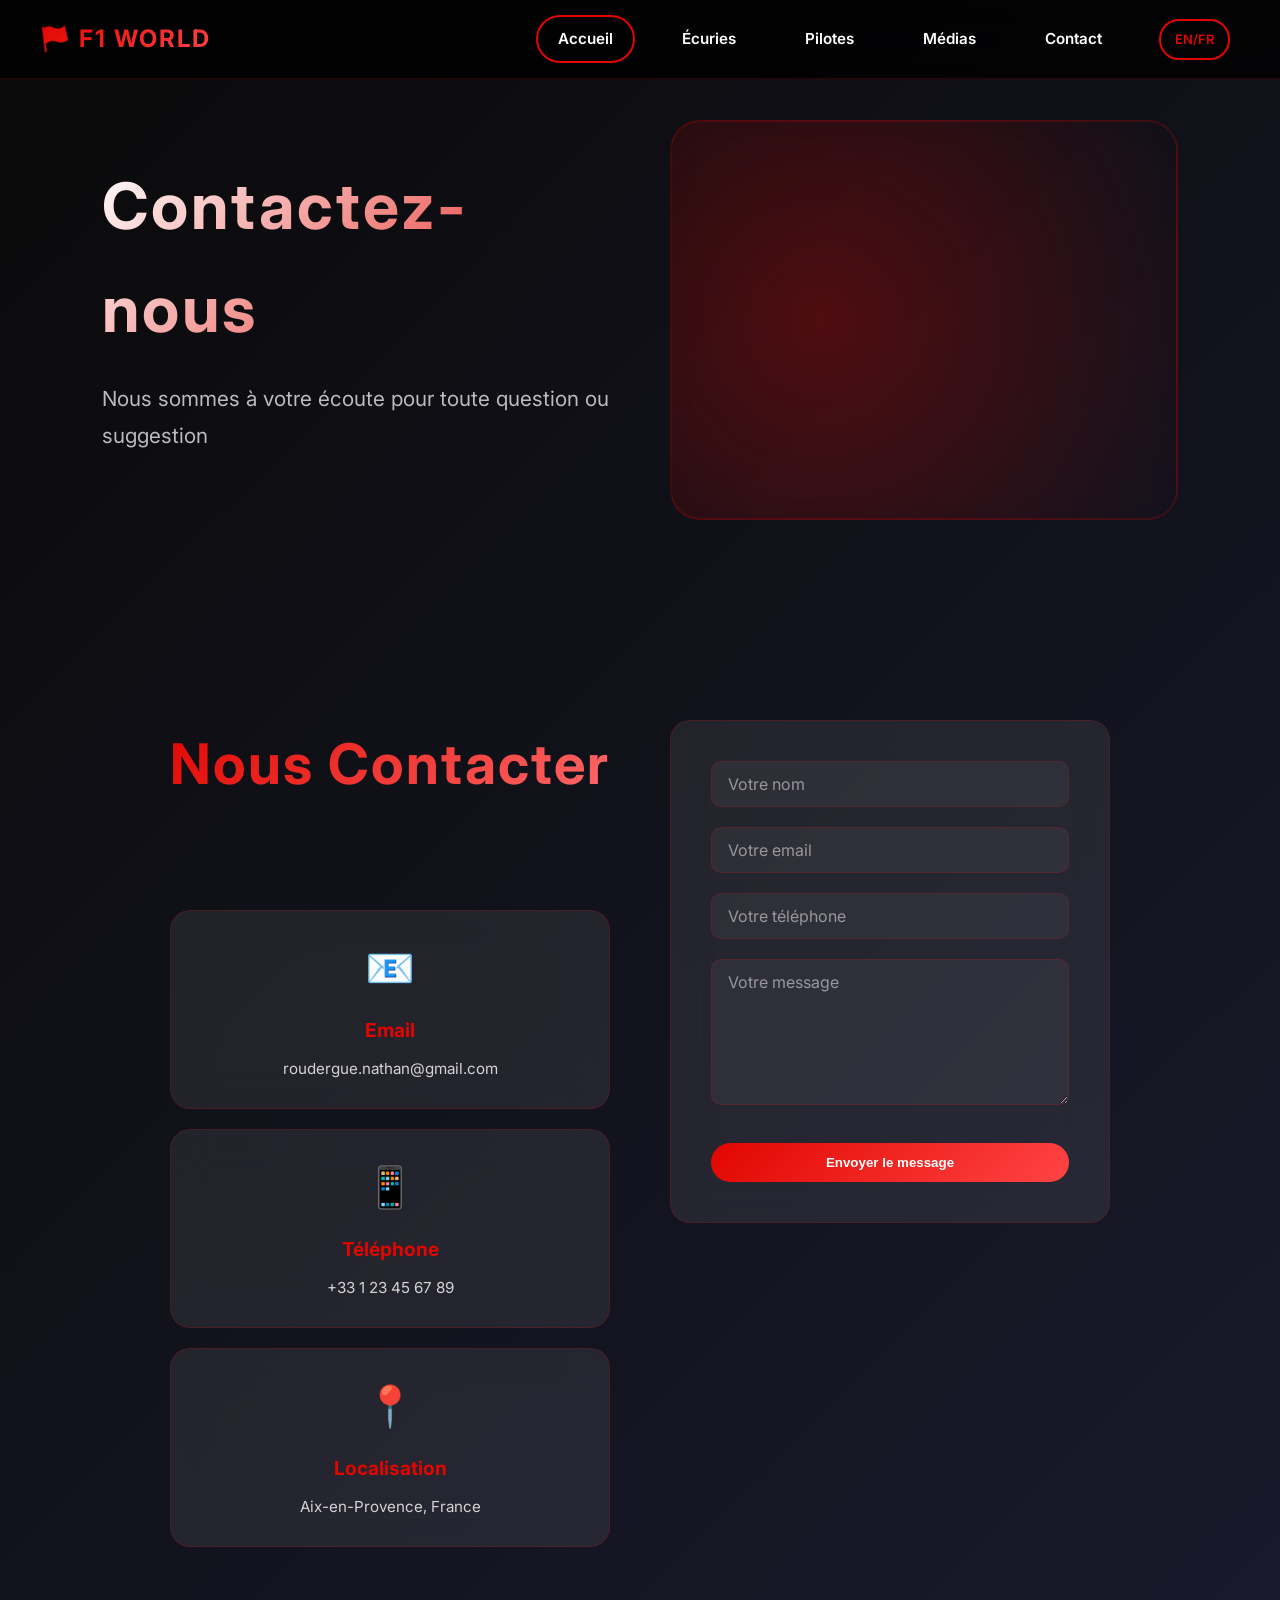
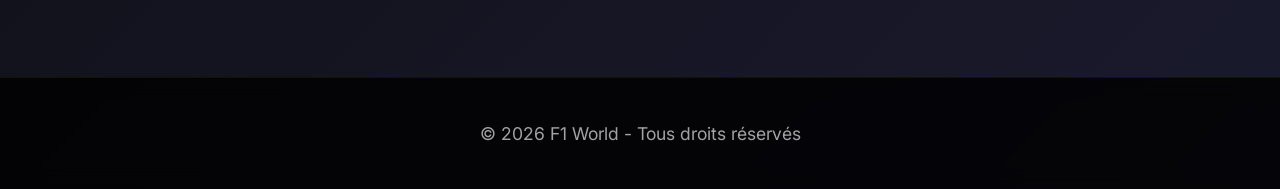
==== contact.html @ 401983ed "Add files via upload" ====
<!DOCTYPE html>
<html lang="fr">
<head>
<meta charset="UTF-8">
<meta name="viewport" content="width=device-width, initial-scale=1.0">
<meta name="description" content="F1 World - Contactez-nous">
<title>Contact - F1 World</title>
<link rel="stylesheet" href="style.css">
</head>
<body>

  <!-- HEADER -->
  <header>
    <div class="logo">🏁 F1 WORLD</div>
    <nav>
      <a href="index.html" class="active">Accueil</a>
      <a href="equipes.html">Écuries</a>
      <a href="pilotes.html">Pilotes</a>
      <a href="media.html">Médias</a>
      <a href="contact.html">Contact</a>
      <a href="contact-en.html" class="lang-switcher">EN/FR</a>
    </nav>
  </header>

  <!-- HERO SECTION -->
  <section class="hero">
    <div class="hero-content">
      <h1>Contactez-nous</h1>
      <p class="hero-subtitle">Nous sommes à votre écoute pour toute question ou suggestion</p>
    </div>
    <div class="hero-visual">
      <div class="animated-bg"></div>
    </div>
  </section>

  <!-- CONTACT SECTION -->
  <section class="contact-section">
    <div class="contact-container">
      <div class="contact-info">
        <h2>Nous Contacter</h2>
        <div class="info-cards">
          <div class="info-card">
            <div class="info-icon">📧</div>
            <h3>Email</h3>
            <p>roudergue.nathan@gmail.com</p>
          </div>
          <div class="info-card">
            <div class="info-icon">📱</div>
            <h3>Téléphone</h3>
            <p>+33 1 23 45 67 89</p>
          </div>
          <div class="info-card">
            <div class="info-icon">📍</div>
            <h3>Localisation</h3>
            <p>Aix-en-Provence, France</p>
          </div>
        </div>
      </div>

      <form class="contact-form">
        <div class="form-group">
          <input type="text" placeholder="Votre nom" required>
        </div>

        <div class="form-group">
          <input type="email" placeholder="Votre email" required>
        </div>

        <div class="form-group">
          <input type="tel" placeholder="Votre téléphone">
        </div>

        <div class="form-group">
          <textarea placeholder="Votre message" rows="6" required></textarea>
        </div>

        <button type="submit" class="btn btn-primary">Envoyer le message</button>
      </form>
    </div>
  </section>

  <!-- FOOTER -->
  <footer>
    <div class="footer-content">
      <p>&copy; 2026 F1 World - Tous droits réservés</p>
    </div>
    <img class="f1-car" src="https://upload.wikimedia.org/wikipedia/commons/3/33/F1.svg" alt="F1 Car">
  </footer>

</body>
</html>
---- style.css ----
@import url('https://fonts.googleapis.com/css2?family=Orbitron:wght@400;700&family=Inter:wght@400;600;700&display=swap');

*{
margin:0;
padding:0;
box-sizing:border-box;
}

:root {
  --primary: #e10600;
  --dark-bg: #0a0a0a;
  --card-bg: rgba(255, 255, 255, 0.08);
  --transition: all 0.3s cubic-bezier(0.4, 0, 0.2, 1);
}

body{
font-family:'Inter','Orbitron', sans-serif;
background:linear-gradient(135deg,#0a0a0a 0%,#1a1a2e 100%);
color:white;
overflow-x:hidden;
line-height:1.6;
}

/* HEADER */
header{
position:fixed;
width:100%;
top:0;
display:flex;
justify-content:space-between;
align-items:center;
padding:15px 40px;
background:rgba(0,0,0,0.8);
backdrop-filter:blur(20px);
border-bottom:1px solid rgba(225,6,0,0.2);
z-index:1000;
transition:var(--transition);
}

header:hover{
background:rgba(0,0,0,0.95);
border-bottom-color:rgba(225,6,0,0.5);
}

.logo{
font-size:24px;
font-weight:700;
background:linear-gradient(135deg,#e10600,#ff4444);
-webkit-background-clip:text;
-webkit-text-fill-color:transparent;
background-clip:text;
letter-spacing:2px;
}

nav{
display:flex;
align-items:center;
gap:5px;
}

nav a{
color:white;
text-decoration:none;
margin:0 10px;
padding:10px 20px;
border-radius:25px;
border:2px solid transparent;
background:transparent;
cursor:pointer;
font-weight:600;
transition:var(--transition);
position:relative;
overflow:hidden;
font-size:0.95rem;
}

nav a::before{
content:'';
position:absolute;
inset:0;
background:#e10600;
z-index:-1;
border-radius:25px;
transform:scaleX(0);
transform-origin:left;
transition:var(--transition);
}

nav a:hover{
transform:translateY(-2px);
border-color:#e10600;
}

nav a:hover::before{
transform:scaleX(1);
}

nav a.active{
border-color:#e10600;
}

.lang-switcher{
margin-left:20px;
padding:8px 14px;
border:2px solid #e10600;
border-radius:20px;
font-size:13px;
font-weight:600;
transition:var(--transition);
background:transparent;
color:#e10600;
}

.lang-switcher:hover{
background-color:#e10600;
color:#000;
transform:translateY(-2px);
box-shadow:0 8px 20px rgba(225,6,0,0.4);
}

/* SECTIONS */
section{
padding:120px 8%;
display:flex;
flex-direction:column;
justify-content:center;
}

h2{
text-align:center;
margin-bottom:60px;
font-size:3.5rem;
font-weight:700;
background:linear-gradient(135deg,#e10600,#ff6b6b);
-webkit-background-clip:text;
-webkit-text-fill-color:transparent;
background-clip:text;
letter-spacing:2px;
}

h1{
font-size:4rem;
font-weight:700;
margin-bottom:20px;
letter-spacing:3px;
background:linear-gradient(135deg,#ffffff,#e10600);
-webkit-background-clip:text;
-webkit-text-fill-color:transparent;
background-clip:text;
}

p{
font-family:'Inter',sans-serif;
font-size:1.1rem;
line-height:1.8;
opacity:0.9;
}

/* HERO SECTION */
.hero{
display:grid;
grid-template-columns:1fr 1fr;
gap:60px;
align-items:center;
}

.hero-content{
z-index:2;
}

.hero-subtitle{
font-size:1.3rem;
color:rgba(255,255,255,0.8);
margin-bottom:30px;
}

.hero-visual{
position:relative;
height:400px;
}

.animated-bg{
position:absolute;
inset:0;
background:radial-gradient(circle at 30% 50%, rgba(225,6,0,0.3), transparent);
animation:pulse 4s ease-in-out infinite;
border-radius:30px;
border:2px solid rgba(225,6,0,0.2);
backdrop-filter:blur(10px);
}

@keyframes pulse{
0%, 100%{
transform:scale(1);
}
50%{
transform:scale(1.05);
}
}

/* INTRO SECTION */
.intro{
text-align:center;
}

.intro-container{
max-width:1000px;
margin:0 auto;
}

.features{
display:grid;
grid-template-columns:repeat(auto-fit,minmax(250px,1fr));
gap:30px;
margin-top:50px;
}

.feature-card{
background:var(--card-bg);
backdrop-filter:blur(20px);
border:2px solid rgba(225,6,0,0.2);
border-radius:20px;
padding:35px 25px;
text-align:center;
transition:var(--transition);
position:relative;
overflow:hidden;
}

.feature-card::before{
content:'';
position:absolute;
inset:0;
background:linear-gradient(135deg,rgba(225,6,0,0.15),transparent);
opacity:0;
transition:var(--transition);
}

.feature-card:hover{
transform:translateY(-15px);
border-color:#e10600;
box-shadow:0 20px 60px rgba(225,6,0,0.4);
}

.feature-card:hover::before{
opacity:1;
}

.feature-icon{
font-size:3rem;
margin-bottom:15px;
display:block;
}

.feature-card h3{
color:#e10600;
margin-bottom:12px;
font-size:1.4rem;
}

.feature-card p{
opacity:0.8;
margin-bottom:15px;
}

.feature-link{
color:#e10600;
font-size:1.5rem;
transition:var(--transition);
text-decoration:none;
}

.feature-link:hover{
transform:translateX(5px);
}

/* CARDS */
.cards{
display:grid;
grid-template-columns:repeat(auto-fit,minmax(280px,1fr));
gap:30px;
margin-top:40px;
}

.card{
background:var(--card-bg);
backdrop-filter:blur(20px);
border:1px solid rgba(225,6,0,0.2);
border-radius:25px;
overflow:hidden;
transition:var(--transition);
box-shadow:0 8px 32px rgba(0,0,0,0.3);
position:relative;
}

.card::before{
content:'';
position:absolute;
inset:0;
background:linear-gradient(135deg,rgba(225,6,0,0.1),transparent);
opacity:0;
transition:var(--transition);
pointer-events:none;
z-index:1;
}

.card img{
width:100%;
height:220px;
object-fit:cover;
transition:var(--transition);
}

.card-content{
padding:25px;
text-align:center;
position:relative;
z-index:2;
}

.card-content h3{
margin-bottom:12px;
font-size:1.3rem;
color:#e10600;
}

.card-content p{
font-size:0.95rem;
color:rgba(255,255,255,0.8);
}

.card:hover{
transform:translateY(-15px);
border-color:#e10600;
box-shadow:0 20px 60px rgba(225,6,0,0.4);
}

.card:hover img{
scale:1.1;
}

.card:hover::before{
opacity:1;
}

/* VIDEO */
iframe{
border-radius:25px;
border:2px solid rgba(225,6,0,0.2);
box-shadow:0 20px 60px rgba(225,6,0,0.3);
transition:var(--transition);
width:100%;
max-width:100%;
aspect-ratio:16/9;
}

iframe:hover{
border-color:#e10600;
box-shadow:0 25px 70px rgba(225,6,0,0.5);
}

/* CONTACT SECTION */
.contact-section{
padding:80px 8%;
}

.contact-container{
display:grid;
grid-template-columns:1fr 1fr;
gap:60px;
align-items:start;
max-width:1200px;
margin:0 auto;
}

.contact-info{
display:flex;
flex-direction:column;
}

.info-cards{
display:grid;
grid-template-columns:1fr;
gap:20px;
margin-top:40px;
}

.info-card{
background:var(--card-bg);
backdrop-filter:blur(20px);
border:1px solid rgba(225,6,0,0.2);
border-radius:20px;
padding:25px;
text-align:center;
transition:var(--transition);
}

.info-card:hover{
transform:translateY(-10px);
border-color:#e10600;
box-shadow:0 15px 50px rgba(225,6,0,0.3);
}

.info-icon{
font-size:2.5rem;
margin-bottom:15px;
}

.info-card h3{
color:#e10600;
margin-bottom:10px;
font-size:1.2rem;
}

.info-card p{
opacity:0.8;
font-size:0.95rem;
}

/* FORM */
.contact-form{
background:var(--card-bg);
backdrop-filter:blur(20px);
border:1px solid rgba(225,6,0,0.2);
border-radius:20px;
padding:40px;
transition:var(--transition);
}

.contact-form:hover{
border-color:#e10600;
box-shadow:0 20px 60px rgba(225,6,0,0.3);
}

.form-group{
margin-bottom:20px;
}

.contact-form input,
.contact-form textarea{
width:100%;
padding:12px 16px;
background:rgba(255,255,255,0.05);
border:1px solid rgba(225,6,0,0.2);
border-radius:10px;
color:white;
font-family:inherit;
font-size:1rem;
transition:var(--transition);
}

.contact-form input::placeholder,
.contact-form textarea::placeholder{
color:rgba(255,255,255,0.5);
}

.contact-form input:focus,
.contact-form textarea:focus{
outline:none;
background:rgba(255,255,255,0.1);
border-color:#e10600;
box-shadow:0 0 20px rgba(225,6,0,0.3);
}

.contact-form .btn{
width:100%;
margin-top:10px;
}

/* BUTTONS */
.btn{
display:inline-block;
padding:12px 30px;
background:#e10600;
color:white;
text-decoration:none;
border-radius:25px;
font-weight:600;
transition:var(--transition);
border:none;
cursor:pointer;
margin-top:20px;
}

.btn:hover{
transform:scale(1.05) translateY(-2px);
box-shadow:0 10px 30px rgba(225,6,0,0.5);
}

.btn-primary{
background:linear-gradient(135deg,#e10600,#ff4444);
}

/* FOOTER */
footer{
text-align:center;
padding:40px 20px;
background:rgba(0,0,0,0.8);
backdrop-filter:blur(10px);
border-top:1px solid rgba(225,6,0,0.2);
margin-top:50px;
font-size:0.95rem;
color:rgba(255,255,255,0.7);
position:relative;
}

/* F1 CAR ANIMATION */
.f1-car{
position:fixed;
bottom:20px;
left:-300px;
width:250px;
z-index:999;
animation:drive 15s linear infinite;
filter:drop-shadow(0 5px 20px rgba(225,6,0,0.4));
}

@keyframes drive{
0%{left:-300px;}
100%{left:110%;}
}

/* GALLERY SECTION */
.gallery-section{
padding:80px 8%;
}

.gallery-container{
max-width:1400px;
margin:0 auto;
}

.gallery-grid{
display:grid;
grid-template-columns:repeat(auto-fit,minmax(300px,1fr));
gap:30px;
margin-top:50px;
}

.gallery-grid .card img{
width:100%;
height:250px;
object-fit:cover;
transition:var(--transition);
}

.gallery-grid .card-content{
flex:1;
padding:25px;
background:linear-gradient(135deg,rgba(225,6,0,0.1),rgba(255,68,68,0.05));
display:flex;
flex-direction:column;
justify-content:space-between;
}

.gallery-grid .card-content h3{
font-size:1.3rem;
margin-bottom:8px;
}

.gallery-grid .card-content p{
font-size:0.9rem;
opacity:0.8;
margin:0;
}

.gallery-grid .card:hover img{
scale:1.1;
filter:brightness(0.8);
}

/* VIDEO SECTION */
.video-section{
padding:80px 8%;
}

.video-container{
display:grid;
grid-template-columns:repeat(auto-fit,minmax(400px,1fr));
gap:50px;
max-width:1200px;
margin:0 auto;
margin-top:50px;
}

.video-wrapper{
background:var(--card-bg);
backdrop-filter:blur(20px);
border:1px solid rgba(225,6,0,0.2);
border-radius:20px;
overflow:hidden;
transition:var(--transition);
}

.video-wrapper:hover{
border-color:#e10600;
box-shadow:0 20px 60px rgba(225,6,0,0.3);
}

.video-wrapper h3{
padding:20px 25px;
color:#e10600;
background:rgba(0,0,0,0.3);
margin:0;
font-size:1.2rem;
}

.video-wrapper iframe{
width:100%;
height:250px;
border:none;
display:block;
}

/* TEAMS SECTION */
.teams-section{
padding:80px 40px;
}

.section-header{
text-align:center;
margin-bottom:60px;
}

.section-header h2{
font-size:3.5rem;
margin-bottom:15px;
}

.section-subtitle{
font-size:1.1rem;
color:rgba(255,255,255,0.7);
margin:0;
}

.search-container{
max-width:500px;
margin:0 auto 40px;
position:relative;
}

.search-input{
width:100%;
padding:15px 20px;
background:rgba(255,255,255,0.08);
border:2px solid rgba(225,6,0,0.3);
border-radius:15px;
color:white;
font-size:1rem;
font-family:inherit;
transition:var(--transition);
}

.search-input::placeholder{
color:rgba(255,255,255,0.4);
}

.search-input:focus{
outline:none;
background:rgba(255,255,255,0.12);
border-color:#e10600;
box-shadow:0 0 20px rgba(225,6,0,0.3);
}

.search-hint{
font-size:0.85rem;
color:rgba(255,255,255,0.5);
margin-top:8px;
display:block;
text-align:center;
}

.teams-grid{
display:grid;
grid-template-columns:repeat(auto-fit,minmax(320px,1fr));
gap:30px;
max-width:1200px;
margin:0 auto;
padding:0 20px;
}

.team-card{
background:var(--card-bg);
backdrop-filter:blur(20px);
border:1px solid rgba(225,6,0,0.2);
border-radius:20px;
overflow:hidden;
transition:var(--transition);
display:flex;
flex-direction:column;
height:100%;
opacity:0;
transform:translateY(50px);
animation:fadeInUp 0.6s ease forwards;
}

.team-card:hover{
transform:translateY(-15px);
border-color:#e10600;
box-shadow:0 25px 70px rgba(225,6,0,0.4);
}

.team-card.visible{
opacity:1;
transform:translateY(0);
}

.team-header{
position:relative;
padding:30px 25px;
background:linear-gradient(135deg,rgba(225,6,0,0.1),rgba(255,68,68,0.05));
border-bottom:1px solid rgba(225,6,0,0.1);
display:flex;
align-items:center;
justify-content:space-between;
}

.team-avatar{
width:70px;
height:70px;
border-radius:15px;
display:flex;
align-items:center;
justify-content:center;
font-weight:700;
font-size:1.3rem;
color:white;
box-shadow:0 8px 25px rgba(225,6,0,0.3);
}

.team-badge{
background:#e10600;
color:white;
padding:6px 14px;
border-radius:20px;
font-size:0.85rem;
font-weight:600;
white-space:nowrap;
margin-left:15px;
}

.team-content{
padding:25px;
flex:1;
display:flex;
flex-direction:column;
justify-content:space-between;
}

.team-content h3{
color:#e10600;
font-size:1.4rem;
margin-bottom:8px;
}

.team-model{
color:rgba(255,255,255,0.6);
font-size:0.9rem;
margin-bottom:12px;
font-weight:600;
font-family:'Orbitron',monospace;
}

.team-description{
font-size:0.95rem;
color:rgba(255,255,255,0.8);
margin-bottom:15px;
line-height:1.6;
}

.team-link{
color:#e10600;
text-decoration:none;
font-weight:600;
transition:var(--transition);
display:inline-block;
margin-top:auto;
}

.team-link:hover{
transform:translateX(5px);
color:#ff6b6b;
}

/* DRIVERS SECTION */
.drivers-section{
padding:80px 8%;
}

.drivers-grid{
display:grid;
grid-template-columns:repeat(auto-fit,minmax(280px,1fr));
gap:30px;
max-width:1400px;
margin:50px auto 0;
}

.driver-card{
background:var(--card-bg);
backdrop-filter:blur(20px);
border:1px solid rgba(225,6,0,0.2);
border-radius:20px;
overflow:hidden;
transition:var(--transition);
display:flex;
flex-direction:column;
height:100%;
opacity:0;
transform:translateY(50px);
animation:fadeInUp 0.6s ease forwards;
}

@keyframes fadeInUp {
  to {
    opacity:1;
    transform:translateY(0);
  }
}

.driver-card.visible {
  opacity:1;
  transform:translateY(0);
}

.driver-card:hover{
transform:translateY(-15px);
border-color:#e10600;
box-shadow:0 25px 70px rgba(225,6,0,0.4);
}

.driver-image-wrapper{
position:relative;
padding:30px 20px;
background:linear-gradient(135deg,rgba(225,6,0,0.1),rgba(255,68,68,0.05));
display:flex;
justify-content:center;
align-items:center;
min-height:180px;
border-bottom:1px solid rgba(225,6,0,0.1);
}

.driver-avatar{
width:100px;
height:100px;
border-radius:20px;
display:flex;
align-items:center;
justify-content:center;
font-weight:700;
font-size:1.5rem;
color:white;
box-shadow:0 10px 30px rgba(225,6,0,0.3);
transition:var(--transition);
}

.driver-card:hover .driver-avatar{
scale:1.1;
}

.avatar-text{
letter-spacing:2px;
}

.driver-overlay{
position:absolute;
top:10px;
right:10px;
}

.driver-badge{
background:#e10600;
color:white;
padding:6px 12px;
border-radius:15px;
font-size:0.8rem;
font-weight:600;
box-shadow:0 4px 15px rgba(225,6,0,0.4);
}

.driver-content{
padding:25px;
flex:1;
display:flex;
flex-direction:column;
justify-content:space-between;
}

.driver-content h3{
color:#e10600;
font-size:1.3rem;
margin-bottom:6px;
}

.driver-number{
font-family:'Orbitron',monospace;
font-size:1.1rem;
font-weight:700;
color:rgba(255,255,255,0.9);
margin-bottom:4px;
}

.driver-team{
font-size:0.85rem;
color:rgba(255,255,255,0.6);
margin-bottom:10px;
font-weight:600;
}

.driver-desc{
font-size:0.9rem;
color:rgba(255,255,255,0.8);
margin:10px 0;
line-height:1.5;
}

.driver-link{
color:#e10600;
text-decoration:none;
font-weight:600;
transition:var(--transition);
display:inline-block;
margin-top:auto;
}

.driver-link:hover{
transform:translateX(5px);
color:#ff6b6b;
}

/* RESPONSIVE */
@media(max-width:768px){
header{
flex-direction:column;
padding:15px 20px;
}

nav{
margin-top:15px;
display:flex;
flex-wrap:wrap;
justify-content:center;
gap:10px;
}

section{
padding:80px 5%;
}

.hero{
grid-template-columns:1fr;
gap:30px;
}

.hero-visual{
height:300px;
}

h1{
font-size:2.5rem;
}

h2{
font-size:2.5rem;
}

.cards{
grid-template-columns:1fr;
}

.contact-container{
grid-template-columns:1fr;
gap:40px;
}

.teams-grid{
grid-template-columns:repeat(auto-fit,minmax(250px,1fr));
gap:20px;
}

.team-header{
padding:20px 15px;
}

.team-avatar{
width:60px;
height:60px;
font-size:1.1rem;
}

.team-badge{
font-size:0.75rem;
padding:5px 10px;
margin-left:10px;
}

.team-content{
padding:20px;
}

.team-content h3{
font-size:1.2rem;
}

.gallery-grid{
grid-template-columns:repeat(auto-fit,minmax(200px,1fr));
gap:20px;
}

.video-container{
grid-template-columns:1fr;
gap:30px;
}

.video-wrapper iframe{
height:300px;
}

.drivers-grid{
grid-template-columns:repeat(auto-fit,minmax(220px,1fr));
gap:20px;
}

.driver-image-wrapper{
padding:20px 15px;
min-height:150px;
}

.driver-avatar{
width:80px;
height:80px;
font-size:1.2rem;
}

.driver-content{
padding:19px;
}

.driver-content h3{
font-size:1.1rem;
}
}

@media(max-width:480px){
h1{
font-size:2rem;
}

h2{
font-size:1.8rem;
}

nav a{
padding:8px 12px;
font-size:0.8rem;
margin:0 5px;
}

.lang-switcher{
margin-left:10px;
padding:6px 10px;
font-size:12px;
}

.feature-card{
padding:25px 15px;
}

section{
padding:60px 4%;
}

.gallery-grid{
grid-template-columns:1fr;
}

.gallery-grid .card img{
height:200px;
}

.video-wrapper h3{
font-size:1rem;
padding:15px;
}

.video-wrapper iframe{
height:200px;
}

.teams-grid{
grid-template-columns:1fr;
}

.team-header{
flex-direction:column;
align-items:flex-start;
gap:10px;
}

.team-badge{
margin-left:0;
}

.team-avatar{
width:50px;
height:50px;
font-size:1rem;
}

.drivers-grid{
grid-template-columns:1fr;
}

.driver-avatar{
width:70px;
height:70px;
font-size:1rem;
}

.driver-content{
padding:15px;
}

.driver-badge{
font-size:0.7rem;
padding:5px 10px;
}
}

/* MODAL STYLES */
.modal {
  display: none;
  position: fixed;
  z-index: 2000;
  left: 0;
  top: 0;
  width: 100%;
  height: 100%;
  background-color: rgba(0, 0, 0, 0.9);
  animation: fadeIn 0.3s ease-in-out;
}

.modal.show {
  display: flex;
  justify-content: center;
  align-items: center;
}

@keyframes fadeIn {
  from {
    opacity: 0;
  }
  to {
    opacity: 1;
  }
}

.modal-content {
  position: relative;
  background-color: #0a0a0a;
  border: 2px solid rgba(225, 6, 0, 0.5);
  border-radius: 15px;
  max-width: 600px;
  width: 90%;
  max-height: 80vh;
  overflow: hidden;
  box-shadow: 0 0 50px rgba(225, 6, 0, 0.3);
  animation: slideUp 0.3s ease-out;
}

@keyframes slideUp {
  from {
    transform: translateY(50px);
    opacity: 0;
  }
  to {
    transform: translateY(0);
    opacity: 1;
  }
}

.modal-content img {
  width: 100%;
  height: auto;
  display: block;
  border-radius: 13px;
}

.close {
  position: absolute;
  top: 15px;
  right: 20px;
  color: #fff;
  font-size: 32px;
  font-weight: bold;
  cursor: pointer;
  background: rgba(225, 6, 0, 0.8);
  width: 40px;
  height: 40px;
  border-radius: 50%;
  display: flex;
  justify-content: center;
  align-items: center;
  transition: var(--transition);
  z-index: 2001;
}

.close:hover,
.close:focus {
  background: rgba(225, 6, 0, 1);
  transform: scale(1.1);
}

/* Button styling */
.team-link {
  background: none;
  border: 2px solid rgba(225, 6, 0, 0.6);
  color: #fff;
  padding: 10px 20px;
  border-radius: 8px;
  cursor: pointer;
  transition: var(--transition);
  font-size: 0.95rem;
  font-weight: 600;
}

.team-link:hover {
  background: rgba(225, 6, 0, 0.2);
  border-color: rgba(225, 6, 0, 1);
  transform: translateY(-2px);
}
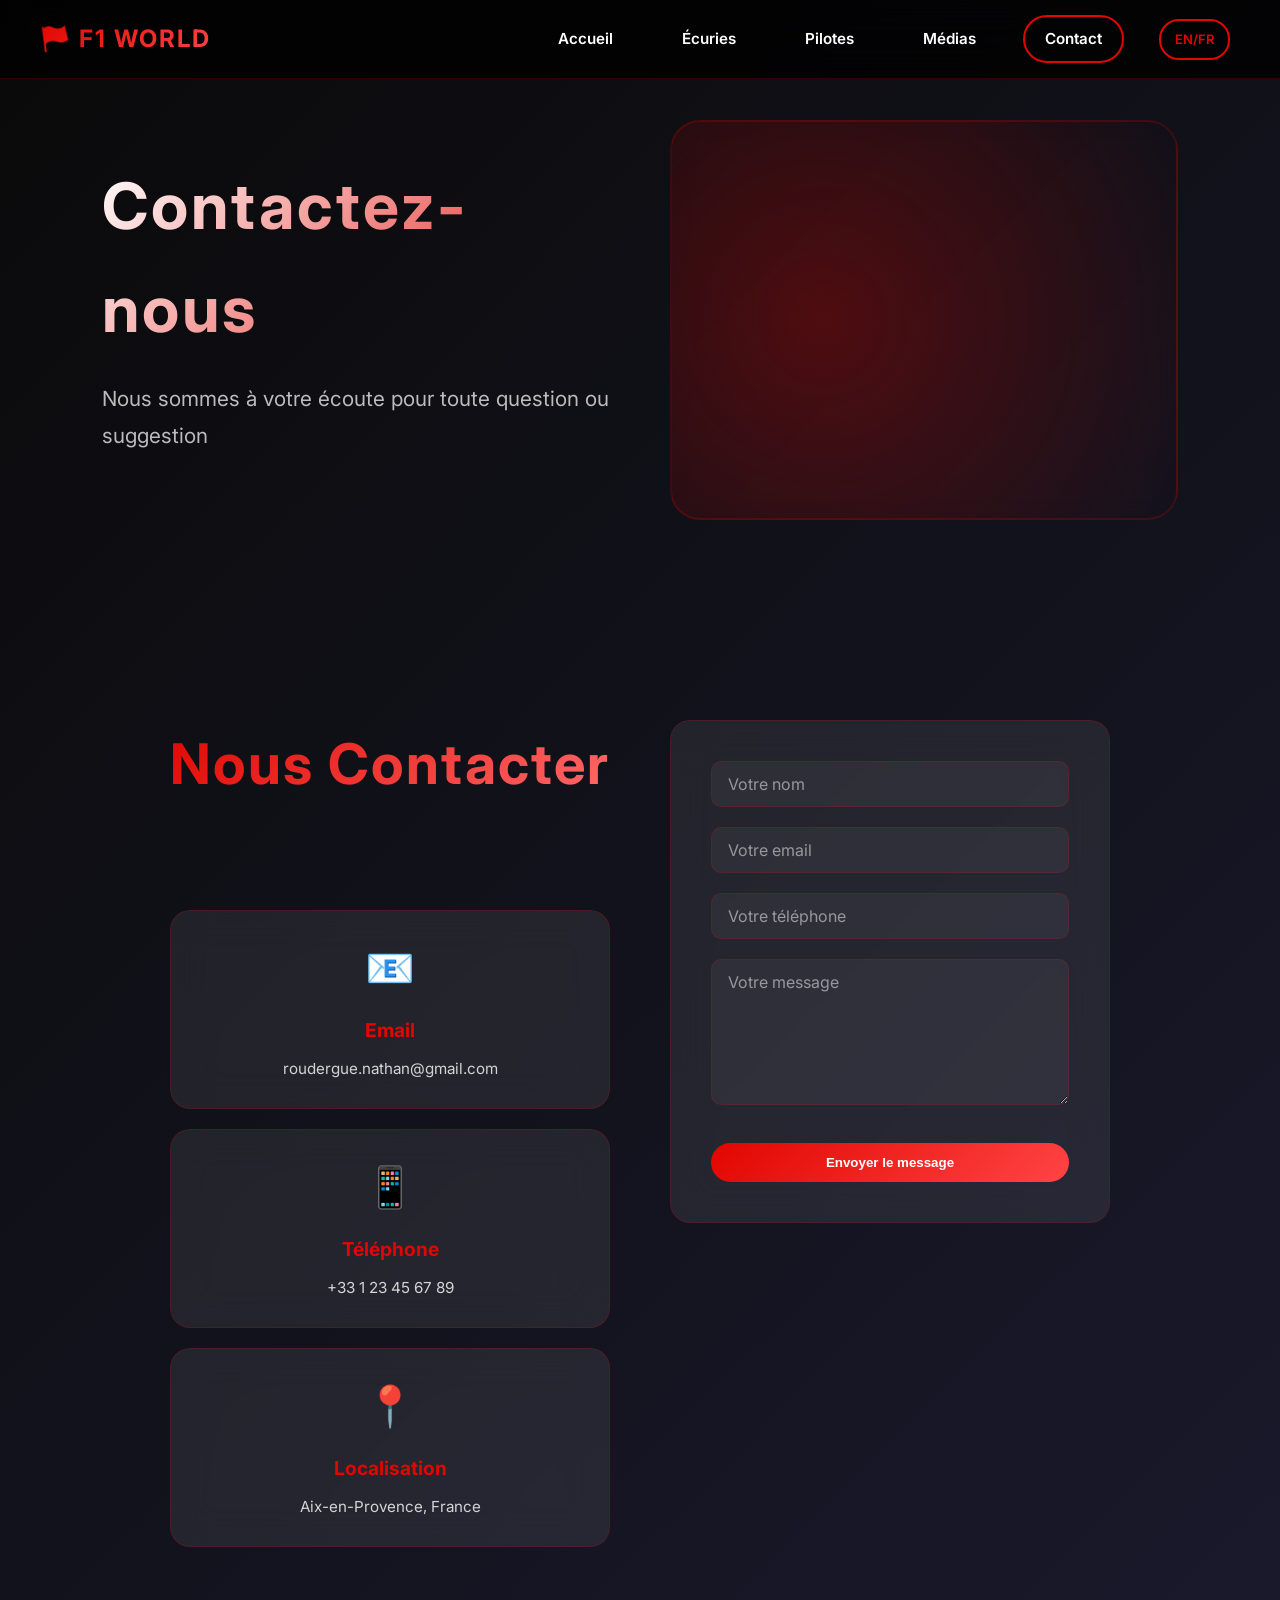
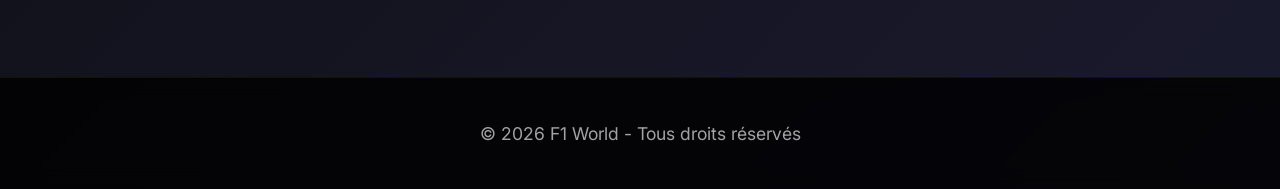
==== commit 2cb05902: "Fix HTML entity encoding in contact.html" ====
--- a/contact.html
+++ b/contact.html
@@ -13,11 +13,11 @@
   <header>
     <div class="logo">🏁 F1 WORLD</div>
     <nav>
-      <a href="index.html" class="active">Accueil</a>
+      <a href="index.html">Accueil</a>
       <a href="equipes.html">Écuries</a>
       <a href="pilotes.html">Pilotes</a>
       <a href="media.html">Médias</a>
-      <a href="contact.html">Contact</a>
+      <a href="contact.html" class="active">Contact</a>
       <a href="contact-en.html" class="lang-switcher">EN/FR</a>
     </nav>
   </header>
@@ -88,4 +88,4 @@
   </footer>
 
 </body>
-</html>+</html>
